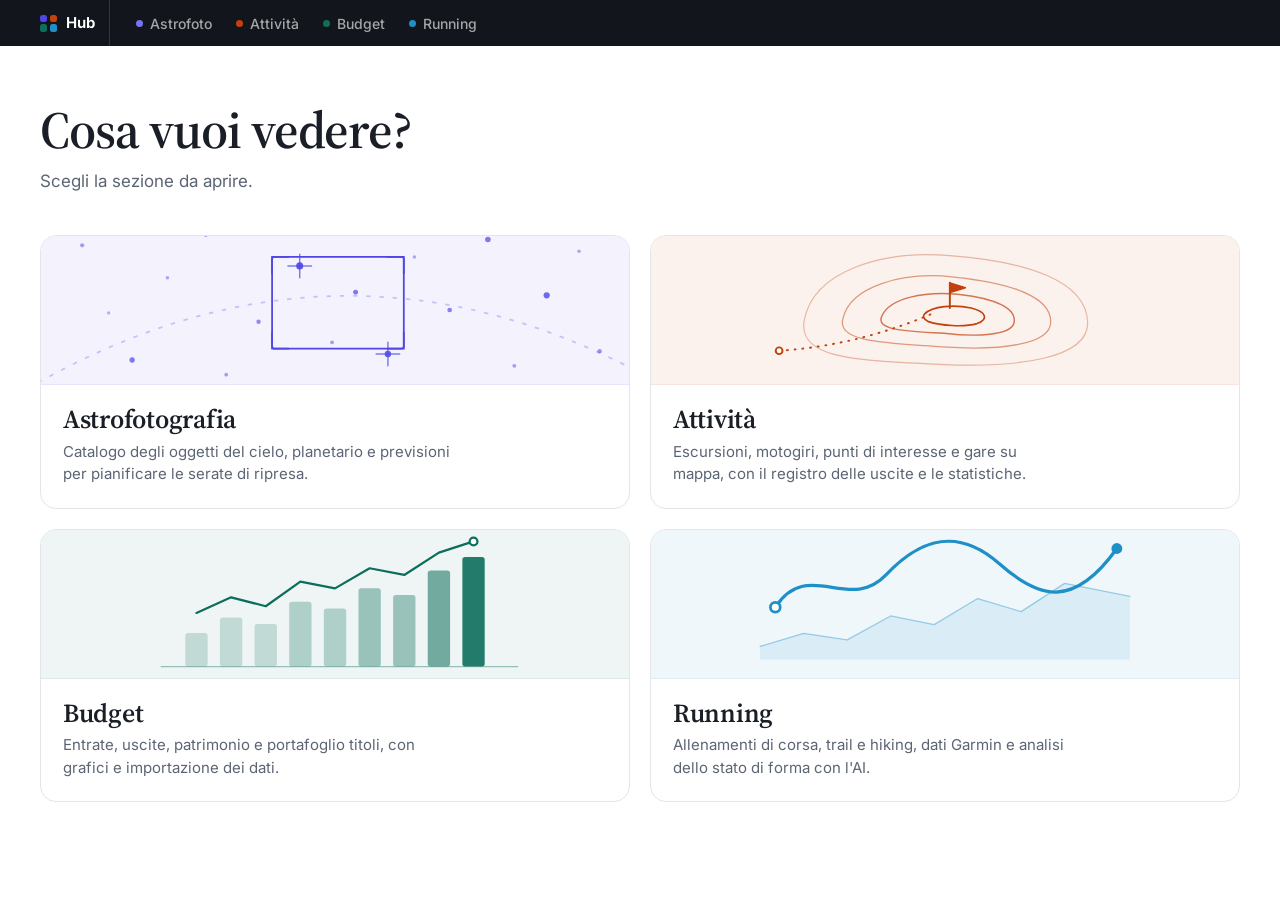
==== index.html @ 98b9532a "Primo caricamento" ====
<!DOCTYPE html>
<html lang="it">
<head>
<meta charset="UTF-8">
<meta name="viewport" content="width=device-width, initial-scale=1, viewport-fit=cover">
<title>Hub</title>
<meta name="theme-color" content="#12161c">
<meta name="apple-mobile-web-app-capable" content="yes">
<meta name="mobile-web-app-capable" content="yes">
<meta name="apple-mobile-web-app-title" content="Hub">
<link rel="manifest" href="manifest.json">
<link rel="icon" type="image/png" href="assets/icon-192.png">
<link rel="apple-touch-icon" href="assets/apple-touch-icon.png">
<link rel="preconnect" href="https://fonts.googleapis.com">
<link rel="preconnect" href="https://fonts.gstatic.com" crossorigin>
<link href="https://fonts.googleapis.com/css2?family=Source+Serif+4:ital,opsz,wght@0,8..60,400..700;1,8..60,400..700&family=Inter:wght@300;400;500;600;700;800&family=IBM+Plex+Mono:wght@400;500;600&display=swap" rel="stylesheet">
<link rel="stylesheet" href="assets/hub.css">
</head>
<body class="hub-home">
<script src="assets/hub.js" data-app="home" data-root="."></script>

<main class="home-wrap">
  <header class="home-head">
    <h1 class="home-title">Cosa vuoi vedere?</h1>
    <p class="home-lead">Scegli la sezione da aprire.</p>
  </header>

  <div class="home-grid">

    <a class="tile" data-app="astrofoto" href="astrofoto/">
      <span class="tile-art" aria-hidden="true">
        <svg viewBox="0 0 400 148" preserveAspectRatio="xMidYMid slice" fill="none">
          <path d="M-10 128 Q200 6 410 118" stroke="currentColor" stroke-opacity=".28" stroke-width="1.2" stroke-dasharray="3 6"/>
          <g fill="currentColor">
            <circle cx="28" cy="30" r="1.4" opacity=".5"/><circle cx="62" cy="108" r="1.8" opacity=".7"/>
            <circle cx="86" cy="52" r="1.2" opacity=".45"/><circle cx="112" cy="22" r="2" opacity=".75"/>
            <circle cx="126" cy="118" r="1.3" opacity=".5"/><circle cx="148" cy="82" r="1.5" opacity=".6"/>
            <circle cx="176" cy="44" r="2.4" opacity=".9"/><circle cx="198" cy="96" r="1.3" opacity=".5"/>
            <circle cx="214" cy="62" r="1.7" opacity=".7"/><circle cx="236" cy="104" r="2.2" opacity=".85"/>
            <circle cx="254" cy="38" r="1.2" opacity=".45"/><circle cx="278" cy="74" r="1.6" opacity=".65"/>
            <circle cx="304" cy="26" r="1.9" opacity=".7"/><circle cx="322" cy="112" r="1.3" opacity=".5"/>
            <circle cx="344" cy="64" r="2.1" opacity=".8"/><circle cx="366" cy="34" r="1.2" opacity=".45"/>
            <circle cx="380" cy="102" r="1.5" opacity=".55"/><circle cx="46" cy="76" r="1.1" opacity=".4"/>
          </g>
          <g stroke="currentColor" stroke-width="1" stroke-opacity=".7" stroke-linecap="round">
            <path d="M176 36v16M168 44h16"/><path d="M236 96v16M228 104h16"/>
          </g>
          <g transform="translate(202 69) scale(.8) translate(-202 -69)"><rect x="146" y="30" width="112" height="78" rx="2" stroke="currentColor" stroke-width="1.5"/>
          <g stroke="currentColor" stroke-width="1.5" stroke-linecap="round">
            <path d="M146 44v-14h14M258 44v-14h-14M146 94v14h14M258 94v14h-14"/>
          </g></g>
        </svg>
      </span>
      <span class="tile-body">
        <h2 class="tile-name">Astrofotografia</h2>
        <p class="tile-desc">Catalogo degli oggetti del cielo, planetario e previsioni per pianificare le serate di ripresa.</p>
      </span>
    </a>

    <a class="tile" data-app="attivita" href="attivita/">
      <span class="tile-art" aria-hidden="true">
        <svg viewBox="0 0 400 148" preserveAspectRatio="xMidYMid slice" fill="none" stroke="currentColor" stroke-linejoin="round" stroke-linecap="round">
          <g transform="translate(200 74) scale(.66) translate(-205 -90)"><path d="M60 100C70 50 140 28 210 34C290 40 350 60 352 102C354 140 280 150 200 146C120 142 52 142 60 100Z" stroke-width="1.2" stroke-opacity=".35"/>
          <path d="M100 98C108 66 160 50 214 56C272 62 314 76 314 102C314 126 262 132 202 128C146 124 92 124 100 98Z" stroke-width="1.3" stroke-opacity=".5"/>
          <path d="M140 96C148 78 184 70 220 74C256 78 280 88 276 104C272 116 238 118 204 114C170 112 132 112 140 96Z" stroke-width="1.5" stroke-opacity=".7"/>
          <path d="M184 94C192 86 214 84 232 88C248 92 250 100 238 104C224 108 200 106 188 102C182 99 182 96 184 94Z" stroke-width="1.7"/>
          <path d="M34 132C96 128 150 112 196 92" stroke-width="2" stroke-dasharray="1 7"/>
          <circle cx="34" cy="132" r="3.5" fill="#fff" stroke-width="2"/>
          <path d="M210 88V62" stroke-width="2"/><path d="M210 62l16 5-16 5Z" fill="currentColor" stroke-width="1.5"/></g>
        </svg>
      </span>
      <span class="tile-body">
        <h2 class="tile-name">Attività</h2>
        <p class="tile-desc">Escursioni, motogiri, punti di interesse e gare su mappa, con il registro delle uscite e le statistiche.</p>
      </span>
    </a>

    <a class="tile" data-app="budget" href="budget/">
      <span class="tile-art" aria-hidden="true">
        <svg viewBox="0 0 400 148" preserveAspectRatio="xMidYMid slice" fill="none">
          <g transform="translate(200 74) scale(.76) translate(-196 -72)"><path d="M40 128H360" stroke="currentColor" stroke-opacity=".4" stroke-width="1.2"/>
          <g fill="currentColor">
            <rect x="62" y="98" width="20" height="30" rx="2.5" opacity=".2"/><rect x="93" y="84" width="20" height="44" rx="2.5" opacity=".2"/>
            <rect x="124" y="90" width="20" height="38" rx="2.5" opacity=".2"/><rect x="155" y="70" width="20" height="58" rx="2.5" opacity=".28"/>
            <rect x="186" y="76" width="20" height="52" rx="2.5" opacity=".28"/><rect x="217" y="58" width="20" height="70" rx="2.5" opacity=".38"/>
            <rect x="248" y="64" width="20" height="64" rx="2.5" opacity=".38"/><rect x="279" y="42" width="20" height="86" rx="2.5" opacity=".55"/>
            <rect x="310" y="30" width="20" height="98" rx="2.5" opacity=".9"/>
          </g>
          <path d="M72 80L103 66L134 74L165 52L196 58L227 40L258 46L289 26L320 16" stroke="currentColor" stroke-width="2" stroke-linecap="round" stroke-linejoin="round"/>
          <circle cx="320" cy="16" r="3.5" fill="#fff" stroke="currentColor" stroke-width="2"/></g>
        </svg>
      </span>
      <span class="tile-body">
        <h2 class="tile-name">Budget</h2>
        <p class="tile-desc">Entrate, uscite, patrimonio e portafoglio titoli, con grafici e importazione dei dati.</p>
      </span>
    </a>

    <a class="tile" data-app="running" href="running/">
      <span class="tile-art" aria-hidden="true">
        <svg viewBox="0 0 400 148" preserveAspectRatio="xMidYMid slice" fill="none" stroke="currentColor" stroke-linecap="round" stroke-linejoin="round">
          <g transform="translate(200 74) scale(.74) translate(-200 -89)"><path d="M30 128L70 116L110 122L150 100L190 108L230 84L270 96L310 70L370 82V140H30Z" fill="currentColor" fill-opacity=".1" stroke="none"/>
          <path d="M30 128L70 116L110 122L150 100L190 108L230 84L270 96L310 70L370 82" stroke-width="1.2" stroke-opacity=".4"/>
          <path d="M44 92C74 46 112 98 146 62S214 20 250 52S318 94 358 38" stroke-width="3"/>
          <circle cx="44" cy="92" r="4.5" fill="#fff" stroke-width="2.5"/>
          <circle cx="358" cy="38" r="5" fill="currentColor" stroke="none"/></g>
        </svg>
      </span>
      <span class="tile-body">
        <h2 class="tile-name">Running</h2>
        <p class="tile-desc">Allenamenti di corsa, trail e hiking, dati Garmin e analisi dello stato di forma con l'AI.</p>
      </span>
    </a>

  </div>
</main>
</body>
</html>
---- assets/hub.css ----
/* ==========================================================================
   hub.css — stile condiviso.
   1. Token (colori, caratteri, misure) e accento di ogni sezione
   2. Barra di navigazione comune
   3. Home
   4. Adattamenti per sezione (in fondo: uniformano le app esistenti)
   ========================================================================== */

/* ---------- 1. TOKEN ---------- */
:root {
  --hub-ink: #12161c;
  --hub-text: #1a1f27;
  --hub-soft: #5b6573;
  --hub-faint: #8a93a1;
  --hub-line: #e2e6eb;
  --hub-surface: #f5f7f9;
  --hub-paper: #ffffff;

  --hub-display: 'Source Serif 4', Georgia, 'Times New Roman', serif;
  --hub-body: 'Inter', system-ui, -apple-system, 'Segoe UI', sans-serif;
  --hub-mono: 'IBM Plex Mono', ui-monospace, 'SFMono-Regular', Menlo, monospace;

  --hub-radius: 12px;
  --hub-radius-sm: 8px;
  --hub-maxw: 1200px;
  --hub-pad: 24px;
  --hub-bar-h: 46px;
  --hub-shell-h: calc(var(--hub-bar-h) + env(safe-area-inset-top, 0px));
  --hub-shadow: 0 1px 2px rgba(18, 22, 28, .05), 0 6px 20px rgba(18, 22, 28, .06);

  /* accento di ogni sezione */
  --hub-c-astrofoto: #4f46e5;
  --hub-c-attivita: #c2410c;
  --hub-c-budget: #0e6e5c;
  --hub-c-running: #1f8fc7;
  --hub-accent: var(--hub-ink);
}
body[data-app="astrofoto"] { --hub-accent: var(--hub-c-astrofoto); }
body[data-app="attivita"]  { --hub-accent: var(--hub-c-attivita); }
body[data-app="budget"]    { --hub-accent: var(--hub-c-budget); }
body[data-app="running"]   { --hub-accent: var(--hub-c-running); }

@media (max-width: 640px) { :root { --hub-pad: 16px; } }

/* ---------- 2. BARRA COMUNE ---------- */
.hub-bar {
  background: var(--hub-ink);
  color: #fff;
  padding-top: env(safe-area-inset-top, 0px);
  font-family: var(--hub-body);
  position: relative;
  z-index: 10;
}
.hub-bar-in {
  max-width: var(--hub-maxw);
  margin: 0 auto;
  padding: 0 var(--hub-pad);
  height: var(--hub-bar-h);
  display: flex;
  align-items: stretch;
  gap: 8px;
}
.hub-brand {
  display: flex; align-items: center; gap: 9px;
  color: #fff; text-decoration: none;
  font-weight: 650; font-size: 15px; letter-spacing: -.01em;
  padding-right: 14px; margin-right: 6px;
  border-right: 1px solid rgba(255, 255, 255, .14);
  flex-shrink: 0;
}
.hub-mark { display: grid; grid-template-columns: 1fr 1fr; gap: 2.5px; width: 17px; height: 17px; }
.hub-mark i { border-radius: 2.5px; display: block; }
.hub-mark i:nth-child(1) { background: var(--hub-c-astrofoto); }
.hub-mark i:nth-child(2) { background: var(--hub-c-attivita); }
.hub-mark i:nth-child(3) { background: var(--hub-c-budget); }
.hub-mark i:nth-child(4) { background: var(--hub-c-running); }

.hub-links { display: flex; align-items: stretch; overflow-x: auto; scrollbar-width: none; -webkit-overflow-scrolling: touch; }
.hub-links::-webkit-scrollbar { display: none; }
.hub-link {
  display: flex; align-items: center; gap: 7px;
  padding: 0 12px;
  color: rgba(255, 255, 255, .62);
  text-decoration: none; font-size: 14px; font-weight: 500; white-space: nowrap;
  position: relative;
  transition: color .15s;
}
.hub-link:hover { color: #fff; }
.hub-link[aria-current="page"] { color: #fff; }
.hub-link[aria-current="page"]::after {
  content: ''; position: absolute; left: 12px; right: 12px; bottom: 0; height: 2px;
  background: var(--hub-accent); border-radius: 2px 2px 0 0;
}
.hub-dot { width: 7px; height: 7px; border-radius: 50%; display: block; flex-shrink: 0; }
.hub-link[data-s="astrofoto"] .hub-dot { background: var(--hub-c-astrofoto); }
.hub-link[data-s="attivita"]  .hub-dot { background: var(--hub-c-attivita); }
.hub-link[data-s="budget"]    .hub-dot { background: var(--hub-c-budget); }
.hub-link[data-s="running"]   .hub-dot { background: var(--hub-c-running); }
/* il pallino di Astrofoto su sfondo scuro ha bisogno di più luce */
.hub-link[data-s="astrofoto"] .hub-dot { background: #7a73f0; }
.hub-link:focus-visible, .hub-brand:focus-visible { outline: 2px solid #fff; outline-offset: -3px; border-radius: 4px; }

@media (max-width: 560px) {
  .hub-bar-in { gap: 0; }
  .hub-brand { padding-right: 10px; margin-right: 2px; }
  .hub-brand-name { display: none; }
  .hub-link { padding: 0 9px; font-size: 13px; gap: 6px; }
  .hub-link[aria-current="page"]::after { left: 9px; right: 9px; }
}

/* ---------- 3. HOME ---------- */
body.hub-home {
  margin: 0; background: var(--hub-paper); color: var(--hub-text);
  font-family: var(--hub-body); -webkit-font-smoothing: antialiased; line-height: 1.5;
}
.home-wrap { max-width: var(--hub-maxw); margin: 0 auto; padding: 56px var(--hub-pad) 72px; }
.home-head { max-width: 640px; margin-bottom: 40px; }
.home-title {
  font-family: var(--hub-display); font-weight: 600; letter-spacing: -.02em;
  font-size: clamp(34px, 5vw, 52px); line-height: 1.06; margin: 0 0 12px;
}
.home-lead { margin: 0; font-size: 17px; color: var(--hub-soft); max-width: 46ch; }

.home-grid { display: grid; grid-template-columns: repeat(2, minmax(0, 1fr)); gap: 20px; }
@media (max-width: 760px) { .home-grid { grid-template-columns: 1fr; gap: 14px; } .home-wrap { padding-top: 36px; } }

.tile {
  --c: var(--hub-ink);
  display: flex; flex-direction: column;
  text-decoration: none; color: inherit;
  background: var(--hub-paper);
  border: 1px solid var(--hub-line);
  border-radius: 16px; overflow: hidden;
  transition: border-color .15s, box-shadow .15s;
}
.tile[data-app="astrofoto"] { --c: var(--hub-c-astrofoto); }
.tile[data-app="attivita"]  { --c: var(--hub-c-attivita); }
.tile[data-app="budget"]    { --c: var(--hub-c-budget); }
.tile[data-app="running"]   { --c: var(--hub-c-running); }
.tile:hover, .tile:focus-visible { border-color: var(--c); box-shadow: var(--hub-shadow); outline: none; }
.tile:focus-visible { box-shadow: 0 0 0 3px color-mix(in srgb, var(--c) 28%, transparent); }

.tile-art {
  height: 148px; color: var(--c);
  background: color-mix(in srgb, var(--c) 7%, #fff);
  border-bottom: 1px solid color-mix(in srgb, var(--c) 14%, #fff);
  display: block;
}
.tile-art svg { display: block; width: 100%; height: 100%; }
.tile-body { padding: 20px 22px 22px; display: flex; flex-direction: column; gap: 6px; flex: 1; }
.tile-name { font-family: var(--hub-display); font-weight: 600; font-size: 26px; letter-spacing: -.01em; line-height: 1.15; margin: 0; }
.tile-desc { margin: 0; color: var(--hub-soft); font-size: 15px; max-width: 44ch; }
.tile:hover 

@media (prefers-reduced-motion: reduce) { .tile, .hub-link { transition: none; } }

/* ---------- 4. ADATTAMENTI PER SEZIONE ---------- */
/* larghezza e margini comuni */
body[data-app="astrofoto"] .header-inner,
body[data-app="attivita"] .nav-inner,
body[data-app="budget"] .wrap,
body[data-app="running"] .app { max-width: var(--hub-maxw); }
body[data-app="attivita"] .nav-inner { padding-left: var(--hub-pad); padding-right: var(--hub-pad); }

/* ASTROFOTO: palette fredda e accento comune; la landing resta sotto la barra */
body[data-app="astrofoto"] {
  --ink: #12161c; --ink2: #2f3742; --ink3: #5b6573; --ink4: #8a93a1;
  --bg: #ffffff; --bg2: #f5f7f9; --bg3: #eceff3;
  --border: #e2e6eb; --border2: #cdd3db;
  --blue: #3730a3; --blue2: #4f46e5; --blue3: #e0e7ff; --blue4: #eef2ff;
}
body[data-app="astrofoto"] #landing { top: var(--hub-shell-h); }
body[data-app="astrofoto"] header { background-color: #1e1b4b; }

/* BUDGET: intestazione a tinta unita con l'accento della sezione */
body[data-app="budget"] header { background: var(--hub-c-budget) !important; }
body[data-app="budget"] header::before { display: none; }

/* ATTIVITÀ: voce attiva e pulsante principale con l'accento comune */
body[data-app="attivita"] .btn-add { background: var(--hub-c-attivita); }
body[data-app="attivita"] .site-nav a.active,
body[data-app="attivita"] .site-nav .active { color: var(--hub-c-attivita); border-color: var(--hub-c-attivita); }
/* le mappe non devono finire sopra altri elementi */
.leaflet-container { isolation: isolate; }
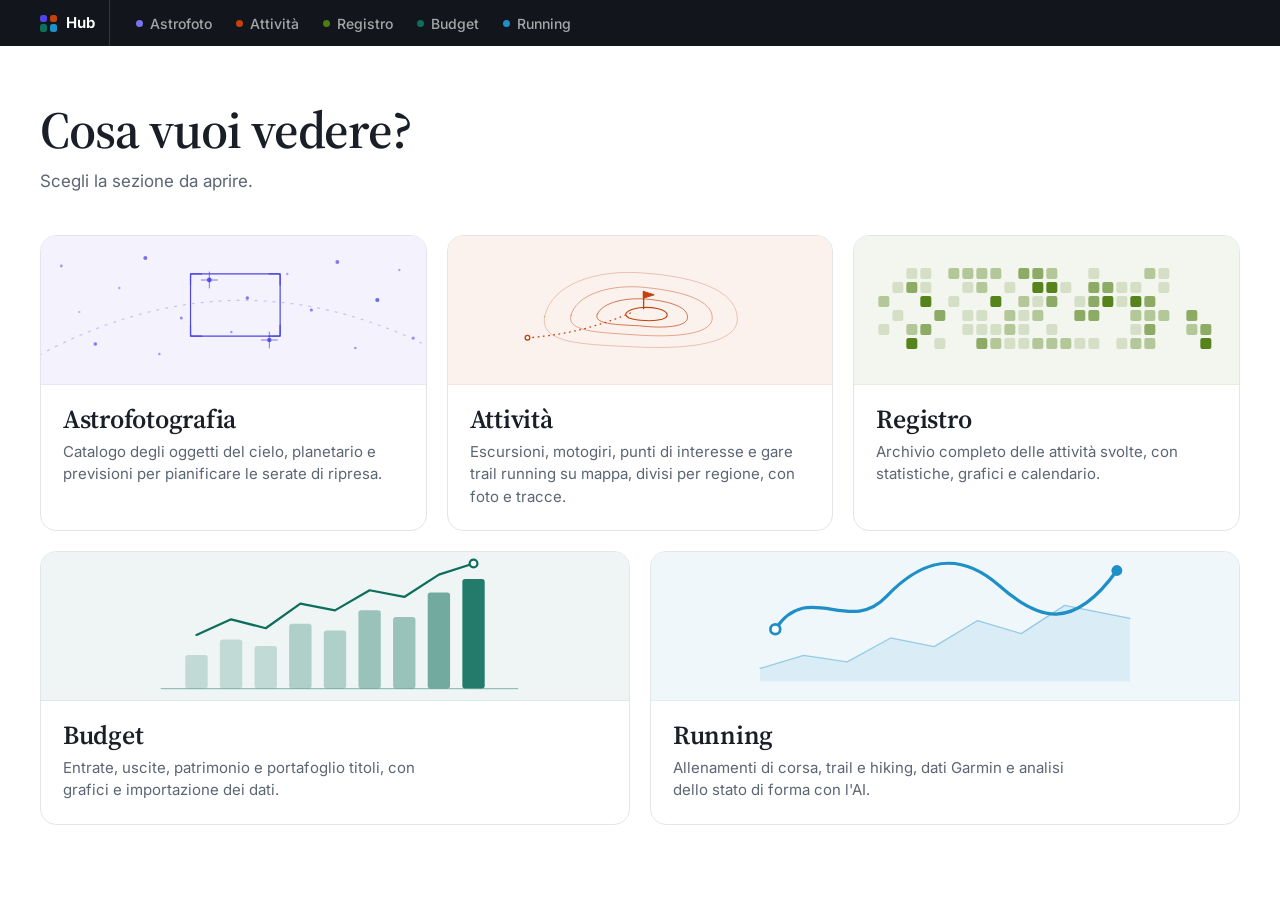
==== commit 0bf69d4c: "update" ====
--- a/index.html
+++ b/index.html
@@ -71,7 +71,19 @@
       </span>
       <span class="tile-body">
         <h2 class="tile-name">Attività</h2>
-        <p class="tile-desc">Escursioni, motogiri, punti di interesse e gare su mappa, con il registro delle uscite e le statistiche.</p>
+        <p class="tile-desc">Escursioni, motogiri, punti di interesse e gare trail running su mappa, divisi per regione, con foto e tracce.</p>
+      </span>
+    </a>
+
+    <a class="tile" data-app="registro" href="registro/">
+      <span class="tile-art" aria-hidden="true">
+        <svg viewBox="0 0 400 148" preserveAspectRatio="xMidYMid slice" fill="none">
+          <g transform="translate(32 32)" fill="currentColor"><rect x="0" y="28" width="11" height="11" rx="2" opacity="0.38"/><rect x="0" y="56" width="11" height="11" rx="2" opacity="0.18"/><rect x="14" y="14" width="11" height="11" rx="2" opacity="0.18"/><rect x="14" y="42" width="11" height="11" rx="2" opacity="0.18"/><rect x="28" y="0" width="11" height="11" rx="2" opacity="0.18"/><rect x="28" y="14" width="11" height="11" rx="2" opacity="0.62"/><rect x="28" y="56" width="11" height="11" rx="2" opacity="0.38"/><rect x="28" y="70" width="11" height="11" rx="2" opacity="0.95"/><rect x="42" y="0" width="11" height="11" rx="2" opacity="0.18"/><rect x="42" y="14" width="11" height="11" rx="2" opacity="0.18"/><rect x="42" y="28" width="11" height="11" rx="2" opacity="0.95"/><rect x="42" y="56" width="11" height="11" rx="2" opacity="0.62"/><rect x="56" y="42" width="11" height="11" rx="2" opacity="0.62"/><rect x="56" y="70" width="11" height="11" rx="2" opacity="0.18"/><rect x="70" y="0" width="11" height="11" rx="2" opacity="0.38"/><rect x="70" y="28" width="11" height="11" rx="2" opacity="0.18"/><rect x="84" y="0" width="11" height="11" rx="2" opacity="0.38"/><rect x="84" y="14" width="11" height="11" rx="2" opacity="0.18"/><rect x="84" y="42" width="11" height="11" rx="2" opacity="0.18"/><rect x="84" y="56" width="11" height="11" rx="2" opacity="0.18"/><rect x="98" y="0" width="11" height="11" rx="2" opacity="0.38"/><rect x="98" y="14" width="11" height="11" rx="2" opacity="0.38"/><rect x="98" y="42" width="11" height="11" rx="2" opacity="0.18"/><rect x="98" y="56" width="11" height="11" rx="2" opacity="0.18"/><rect x="98" y="70" width="11" height="11" rx="2" opacity="0.62"/><rect x="112" y="0" width="11" height="11" rx="2" opacity="0.38"/><rect x="112" y="28" width="11" height="11" rx="2" opacity="0.95"/><rect x="112" y="56" width="11" height="11" rx="2" opacity="0.18"/><rect x="112" y="70" width="11" height="11" rx="2" opacity="0.38"/><rect x="126" y="14" width="11" height="11" rx="2" opacity="0.18"/><rect x="126" y="42" width="11" height="11" rx="2" opacity="0.38"/><rect x="126" y="56" width="11" height="11" rx="2" opacity="0.38"/><rect x="126" y="70" width="11" height="11" rx="2" opacity="0.18"/><rect x="140" y="0" width="11" height="11" rx="2" opacity="0.62"/><rect x="140" y="28" width="11" height="11" rx="2" opacity="0.38"/><rect x="140" y="42" width="11" height="11" rx="2" opacity="0.18"/><rect x="140" y="56" width="11" height="11" rx="2" opacity="0.18"/><rect x="140" y="70" width="11" height="11" rx="2" opacity="0.18"/><rect x="154" y="0" width="11" height="11" rx="2" opacity="0.62"/><rect x="154" y="14" width="11" height="11" rx="2" opacity="0.95"/><rect x="154" y="28" width="11" height="11" rx="2" opacity="0.18"/><rect x="154" y="42" width="11" height="11" rx="2" opacity="0.38"/><rect x="154" y="70" width="11" height="11" rx="2" opacity="0.38"/><rect x="168" y="0" width="11" height="11" rx="2" opacity="0.38"/><rect x="168" y="14" width="11" height="11" rx="2" opacity="0.95"/><rect x="168" y="28" width="11" height="11" rx="2" opacity="0.62"/><rect x="168" y="56" width="11" height="11" rx="2" opacity="0.18"/><rect x="168" y="70" width="11" height="11" rx="2" opacity="0.38"/><rect x="182" y="14" width="11" height="11" rx="2" opacity="0.18"/><rect x="182" y="70" width="11" height="11" rx="2" opacity="0.38"/><rect x="196" y="28" width="11" height="11" rx="2" opacity="0.18"/><rect x="196" y="42" width="11" height="11" rx="2" opacity="0.62"/><rect x="196" y="70" width="11" height="11" rx="2" opacity="0.18"/><rect x="210" y="0" width="11" height="11" rx="2" opacity="0.18"/><rect x="210" y="14" width="11" height="11" rx="2" opacity="0.62"/><rect x="210" y="28" width="11" height="11" rx="2" opacity="0.62"/><rect x="210" y="42" width="11" height="11" rx="2" opacity="0.62"/><rect x="210" y="70" width="11" height="11" rx="2" opacity="0.18"/><rect x="224" y="14" width="11" height="11" rx="2" opacity="0.62"/><rect x="224" y="28" width="11" height="11" rx="2" opacity="0.95"/><rect x="238" y="14" width="11" height="11" rx="2" opacity="0.18"/><rect x="238" y="28" width="11" height="11" rx="2" opacity="0.18"/><rect x="238" y="70" width="11" height="11" rx="2" opacity="0.18"/><rect x="252" y="14" width="11" height="11" rx="2" opacity="0.18"/><rect x="252" y="28" width="11" height="11" rx="2" opacity="0.95"/><rect x="252" y="42" width="11" height="11" rx="2" opacity="0.38"/><rect x="252" y="56" width="11" height="11" rx="2" opacity="0.18"/><rect x="252" y="70" width="11" height="11" rx="2" opacity="0.38"/><rect x="266" y="0" width="11" height="11" rx="2" opacity="0.38"/><rect x="266" y="28" width="11" height="11" rx="2" opacity="0.62"/><rect x="266" y="42" width="11" height="11" rx="2" opacity="0.38"/><rect x="266" y="56" width="11" height="11" rx="2" opacity="0.62"/><rect x="266" y="70" width="11" height="11" rx="2" opacity="0.38"/><rect x="280" y="0" width="11" height="11" rx="2" opacity="0.18"/><rect x="280" y="14" width="11" height="11" rx="2" opacity="0.18"/><rect x="280" y="42" width="11" height="11" rx="2" opacity="0.38"/><rect x="308" y="42" width="11" height="11" rx="2" opacity="0.62"/><rect x="308" y="56" width="11" height="11" rx="2" opacity="0.38"/><rect x="322" y="56" width="11" height="11" rx="2" opacity="0.62"/><rect x="322" y="70" width="11" height="11" rx="2" opacity="0.95"/></g>
+        </svg>
+      </span>
+      <span class="tile-body">
+        <h2 class="tile-name">Registro</h2>
+        <p class="tile-desc">Archivio completo delle attività svolte, con statistiche, grafici e calendario.</p>
       </span>
     </a>
 
--- a/assets/hub.css
+++ b/assets/hub.css
@@ -31,12 +31,14 @@
   /* accento di ogni sezione */
   --hub-c-astrofoto: #4f46e5;
   --hub-c-attivita: #c2410c;
+  --hub-c-registro: #4d7c0f;
   --hub-c-budget: #0e6e5c;
   --hub-c-running: #1f8fc7;
   --hub-accent: var(--hub-ink);
 }
 body[data-app="astrofoto"] { --hub-accent: var(--hub-c-astrofoto); }
-body[data-app="attivita"]  { --hub-accent: var(--hub-c-attivita); }
+body:is([data-app="attivita"], [data-app="registro"])  { --hub-accent: var(--hub-c-attivita); }
+body[data-app="registro"]  { --hub-accent: var(--hub-c-registro); }
 body[data-app="budget"]    { --hub-accent: var(--hub-c-budget); }
 body[data-app="running"]   { --hub-accent: var(--hub-c-running); }
 
@@ -94,6 +96,7 @@
 .hub-dot { width: 7px; height: 7px; border-radius: 50%; display: block; flex-shrink: 0; }
 .hub-link[data-s="astrofoto"] .hub-dot { background: var(--hub-c-astrofoto); }
 .hub-link[data-s="attivita"]  .hub-dot { background: var(--hub-c-attivita); }
+.hub-link[data-s="registro"]  .hub-dot { background: var(--hub-c-registro); }
 .hub-link[data-s="budget"]    .hub-dot { background: var(--hub-c-budget); }
 .hub-link[data-s="running"]   .hub-dot { background: var(--hub-c-running); }
 /* il pallino di Astrofoto su sfondo scuro ha bisogno di più luce */
@@ -104,9 +107,12 @@
   .hub-bar-in { gap: 0; }
   .hub-brand { padding-right: 10px; margin-right: 2px; }
   .hub-brand-name { display: none; }
-  .hub-link { padding: 0 9px; font-size: 13px; gap: 6px; }
-  .hub-link[aria-current="page"]::after { left: 9px; right: 9px; }
-}
+  .hub-link { padding: 0 7px; font-size: 13px; gap: 5px; }
+  .hub-link[aria-current="page"]::after { left: 7px; right: 7px; }
+  .hub-dot { width: 6px; height: 6px; }
+}
+
+@media (max-width: 430px) { .hub-dot { display: none; } .hub-link { padding: 0 8px; } .hub-link[aria-current="page"]::after { left: 8px; right: 8px; } }
 
 /* ---------- 3. HOME ---------- */
 body.hub-home {
@@ -121,8 +127,11 @@
 }
 .home-lead { margin: 0; font-size: 17px; color: var(--hub-soft); max-width: 46ch; }
 
-.home-grid { display: grid; grid-template-columns: repeat(2, minmax(0, 1fr)); gap: 20px; }
-@media (max-width: 760px) { .home-grid { grid-template-columns: 1fr; gap: 14px; } .home-wrap { padding-top: 36px; } }
+.home-grid { display: grid; grid-template-columns: repeat(6, minmax(0, 1fr)); gap: 20px; }
+.home-grid .tile { grid-column: span 2; }
+.home-grid .tile:nth-child(n+4) { grid-column: span 3; }
+@media (max-width: 980px) { .home-grid .tile, .home-grid .tile:nth-child(n+4) { grid-column: span 3; } .home-grid .tile:nth-child(5) { grid-column: span 6; } }
+@media (max-width: 760px) { .home-grid { grid-template-columns: 1fr; gap: 14px; } .home-grid .tile, .home-grid .tile:nth-child(n+4), .home-grid .tile:nth-child(5) { grid-column: auto; } .home-wrap { padding-top: 36px; } }
 
 .tile {
   --c: var(--hub-ink);
@@ -135,6 +144,7 @@
 }
 .tile[data-app="astrofoto"] { --c: var(--hub-c-astrofoto); }
 .tile[data-app="attivita"]  { --c: var(--hub-c-attivita); }
+.tile[data-app="registro"]  { --c: var(--hub-c-registro); }
 .tile[data-app="budget"]    { --c: var(--hub-c-budget); }
 .tile[data-app="running"]   { --c: var(--hub-c-running); }
 .tile:hover, .tile:focus-visible { border-color: var(--c); box-shadow: var(--hub-shadow); outline: none; }
@@ -154,31 +164,176 @@
 
 @media (prefers-reduced-motion: reduce) { .tile, .hub-link { transition: none; } }
 
-/* ---------- 4. ADATTAMENTI PER SEZIONE ---------- */
-/* larghezza e margini comuni */
-body[data-app="astrofoto"] .header-inner,
-body[data-app="attivita"] .nav-inner,
-body[data-app="budget"] .wrap,
-body[data-app="running"] .app { max-width: var(--hub-maxw); }
-body[data-app="attivita"] .nav-inner { padding-left: var(--hub-pad); padding-right: var(--hub-pad); }
-
-/* ASTROFOTO: palette fredda e accento comune; la landing resta sotto la barra */
+/* ---------- 4. LINGUAGGIO COMUNE ----------
+   Ogni sezione riceve gli stessi componenti: intestazione chiara, schede
+   sottolineate, pulsanti primario/secondario, riquadri e campi uguali.
+   Le regole sono scritte sui selettori di ciascuna app. */
+
+/* 4.1 token delle singole app ricondotti ai token comuni */
+body[data-app="budget"] {
+  --bg: var(--hub-paper); --surface: var(--hub-surface); --surface-2: #eceff3;
+  --ink: var(--hub-text); --ink-soft: var(--hub-soft); --border: var(--hub-line);
+  --accent: var(--hub-c-budget); --accent-soft: #e4f2ee;
+  --grad-brand: var(--hub-c-budget);
+  --r-lg: var(--hub-radius); --r-md: var(--hub-radius); --r-sm: var(--hub-radius-sm);
+  --shadow-sm: none; --shadow-lg: none;
+}
+body[data-app="running"] {
+  --bg: var(--hub-paper); --surface: var(--hub-paper); --surface2: var(--hub-surface);
+  --border: var(--hub-line); --border2: #cdd3db;
+  --text: var(--hub-text); --text2: #3d4756; --muted: var(--hub-faint);
+  --accent: var(--hub-c-running); --radius: var(--hub-radius); --shadow-sm: none;
+}
+body:is([data-app="attivita"], [data-app="registro"]) {
+  --bg: var(--hub-paper); --surface: var(--hub-surface);
+  --ink: var(--hub-text); --ink-soft: var(--hub-soft); --border: var(--hub-line);
+  --radius-sm: var(--hub-radius-sm);
+}
 body[data-app="astrofoto"] {
   --ink: #12161c; --ink2: #2f3742; --ink3: #5b6573; --ink4: #8a93a1;
   --bg: #ffffff; --bg2: #f5f7f9; --bg3: #eceff3;
   --border: #e2e6eb; --border2: #cdd3db;
   --blue: #3730a3; --blue2: #4f46e5; --blue3: #e0e7ff; --blue4: #eef2ff;
 }
+body[data-app] { font-family: var(--hub-body); color: var(--hub-text); }
+
+/* 4.2 larghezza e margini uguali */
+body[data-app="astrofoto"] .header-inner, body[data-app="astrofoto"] .ctrl-inner,
+body[data-app="astrofoto"] main,
+body:is([data-app="attivita"], [data-app="registro"]) .nav-inner, body:is([data-app="attivita"], [data-app="registro"]) .hero,
+body:is([data-app="attivita"], [data-app="registro"]) .section-header, body:is([data-app="attivita"], [data-app="registro"]) .section-cards,
+body:is([data-app="attivita"], [data-app="registro"]) .map-wrap, body:is([data-app="attivita"], [data-app="registro"]) .controls, body:is([data-app="attivita"], [data-app="registro"]) .list,
+body:is([data-app="attivita"], [data-app="registro"]) .gallery-upload, body:is([data-app="attivita"], [data-app="registro"]) .gallery-grid, body:is([data-app="attivita"], [data-app="registro"]) footer,
+body:is([data-app="attivita"], [data-app="registro"]) .wrap,
+body[data-app="budget"] .wrap, body[data-app="running"] .app { max-width: var(--hub-maxw); }
+body[data-app="astrofoto"] main { padding-left: var(--hub-pad); padding-right: var(--hub-pad); }
+body[data-app="astrofoto"] header { padding-left: 0; padding-right: 0; }
+body[data-app="astrofoto"] .header-inner { padding: 0 var(--hub-pad); }
+body:is([data-app="attivita"], [data-app="registro"]) .nav-inner, body:is([data-app="attivita"], [data-app="registro"]) .hero,
+body:is([data-app="attivita"], [data-app="registro"]) .section-header, body:is([data-app="attivita"], [data-app="registro"]) .section-cards { padding-left: var(--hub-pad); padding-right: var(--hub-pad); }
+body[data-app="budget"] .wrap { padding: 0 var(--hub-pad) 90px; }
+body[data-app="running"] .app { padding: 0 var(--hub-pad) 80px; }
+
+/* 4.3 intestazione di pagina: chiara, bordo sottile, titolo in serif */
 body[data-app="astrofoto"] #landing { top: var(--hub-shell-h); }
-body[data-app="astrofoto"] header { background-color: #1e1b4b; }
-
-/* BUDGET: intestazione a tinta unita con l'accento della sezione */
-body[data-app="budget"] header { background: var(--hub-c-budget) !important; }
+body[data-app="astrofoto"] header {
+  background: var(--hub-paper); color: var(--hub-text);
+  border-bottom: 1px solid var(--hub-line); padding-top: 22px; padding-bottom: 20px;
+}
+body[data-app="astrofoto"] header::after { display: none; }
+body[data-app="astrofoto"] .brand-eye { display: none; }
+body[data-app="astrofoto"] .brand-title { color: var(--hub-text); font-size: clamp(28px, 3.4vw, 40px); font-weight: 600; letter-spacing: -.02em; line-height: 1.1; }
+body[data-app="astrofoto"] .brand-title em { color: var(--hub-soft); }
+body[data-app="astrofoto"] #btnBackHome {
+  background: var(--hub-paper) !important; border: 1px solid var(--hub-line) !important; color: var(--hub-soft) !important;
+  border-radius: var(--hub-radius-sm) !important; font-family: var(--hub-body) !important; font-size: 13px !important;
+  font-weight: 500; letter-spacing: 0 !important; text-transform: none !important; padding: 8px 12px !important;
+}
+body[data-app="astrofoto"] #btnBackHome:hover { background: var(--hub-surface) !important; color: var(--hub-text) !important; }
+body[data-app="astrofoto"] .chip { background: var(--hub-surface); border: 1px solid var(--hub-line); border-radius: var(--hub-radius-sm); }
+body[data-app="astrofoto"] .chip.interactive:hover { background: var(--hub-paper); border-color: var(--hub-c-astrofoto); }
+body[data-app="astrofoto"] .chip-lbl { color: var(--hub-faint); }
+body[data-app="astrofoto"] .chip-val, body[data-app="astrofoto"] .chip-val select { color: var(--hub-text); }
+body[data-app="astrofoto"] .chip-val select option { background: #fff; color: var(--hub-text); }
+
+body[data-app="budget"] header {
+  background: transparent !important; color: var(--hub-text); box-shadow: none; border-radius: 0;
+  border-bottom: 1px solid var(--hub-line); padding: 22px 0 20px; margin-bottom: 0;
+}
 body[data-app="budget"] header::before { display: none; }
-
-/* ATTIVITÀ: voce attiva e pulsante principale con l'accento comune */
-body[data-app="attivita"] .btn-add { background: var(--hub-c-attivita); }
-body[data-app="attivita"] .site-nav a.active,
-body[data-app="attivita"] .site-nav .active { color: var(--hub-c-attivita); border-color: var(--hub-c-attivita); }
-/* le mappe non devono finire sopra altri elementi */
+body[data-app="budget"] header h1 { color: var(--hub-text); font-size: clamp(28px, 3.4vw, 40px); font-weight: 600; letter-spacing: -.02em; }
+body[data-app="budget"] { background: var(--hub-paper) !important; }
+body[data-app="budget"] header .eyebrow, body[data-app="budget"] header .lbl { color: var(--hub-faint) !important; }
+body[data-app="budget"] header .val { color: var(--hub-text) !important; }
+body[data-app="budget"] .sparkline .bar { background: var(--hub-accent) !important; opacity: .75; }
+body[data-app="budget"] .sparkline .bar[style*="--red"] { background: #e08a7d !important; }
+body[data-app="budget"] .gh-status { background: var(--hub-surface); border: 1px solid var(--hub-line); color: var(--hub-soft); backdrop-filter: none; }
+body[data-app="budget"] .gh-status:hover { background: var(--hub-paper); border-color: var(--hub-accent); transform: none; }
+body[data-app="budget"] .gh-status .dot { background: #b6bdc8; }
+body[data-app="budget"] .gh-status.ok .dot { background: #1b8a57; }
+body[data-app="budget"] .gh-status.err .dot { background: #c13a2e; }
+body[data-app="budget"] .gh-status.busy .dot { background: #b4842a; }
+body[data-app="budget"] #data-banner { background: var(--hub-surface); border: 1px solid var(--hub-line); }
+
+body[data-app="running"] header { border-bottom: 1px solid var(--hub-line); padding: 18px 0 16px; }
+
+body:is([data-app="attivita"], [data-app="registro"]) .site-nav { background: var(--hub-paper); backdrop-filter: none; border-bottom: 1px solid var(--hub-line); }
+
+/* 4.4 schede di navigazione: tutte sottolineate con l'accento della sezione */
+body[data-app="budget"] nav.tabs {
+  background: transparent; border: 0; border-bottom: 1px solid var(--hub-line); border-radius: 0;
+  box-shadow: none; padding: 0; gap: 2px; margin: 0 0 24px; top: 0;
+}
+body[data-app="budget"] nav.tabs button {
+  border-radius: 0; border: 0; border-bottom: 2px solid transparent; background: transparent;
+  color: var(--hub-soft); padding: 14px 14px 12px; font-size: 14px; font-weight: 500; box-shadow: none; margin-bottom: -1px;
+}
+body[data-app="budget"] nav.tabs button::before { display: none; }
+body[data-app="budget"] nav.tabs button:hover { color: var(--hub-text); background: transparent; }
+body[data-app="budget"] nav.tabs button.active { background: transparent; color: var(--hub-text); border-bottom-color: var(--hub-accent); box-shadow: none; font-weight: 600; }
+
+body[data-app="running"] .tab { font-size: 14px; font-weight: 500; padding: 13px 16px 11px; }
+body[data-app="running"] .tab.active, body[data-app="running"] .tab[class*="active"] { font-weight: 600; }
+
+body:is([data-app="attivita"], [data-app="registro"]) .nav-links a { font-size: 14px; font-weight: 500; }
+body:is([data-app="attivita"], [data-app="registro"]) .nav-links a.active { color: var(--hub-text); border-color: var(--hub-accent); font-weight: 600; }
+body:is([data-app="attivita"], [data-app="registro"]) .nav-links a.active[class*="t-"] { color: var(--hub-text); border-color: var(--hub-accent); }
+
+body[data-app="astrofoto"] .mnav-btn { font-family: var(--hub-body); font-size: 14px; font-weight: 500; letter-spacing: 0; text-transform: none; }
+body[data-app="astrofoto"] .mnav-btn.active { color: var(--hub-text); border-bottom-color: var(--hub-accent); font-weight: 600; }
+
+/* 4.5 pulsanti */
+body[data-app="budget"] button.primary, body[data-app="running"] .btn-primary,
+body:is([data-app="attivita"], [data-app="registro"]) .btn-add, body:is([data-app="attivita"], [data-app="registro"]) .btn-list-view {
+  background: var(--hub-accent); color: #fff; border: 0; border-radius: var(--hub-radius-sm);
+  font-family: var(--hub-body); font-weight: 600; font-size: 14px; box-shadow: none; filter: none;
+}
+body[data-app="budget"] button.primary:hover, body[data-app="running"] .btn-primary:hover,
+body:is([data-app="attivita"], [data-app="registro"]) .btn-add:hover, body:is([data-app="attivita"], [data-app="registro"]) .btn-list-view:hover {
+  background: color-mix(in srgb, var(--hub-accent) 86%, #000); transform: none; box-shadow: none; filter: none;
+}
+body[data-app="budget"] button.ghost, body[data-app="running"] .btn-secondary, body:is([data-app="attivita"], [data-app="registro"]) .btn-add-distanza {
+  background: var(--hub-paper); color: var(--hub-text); border: 1px solid var(--hub-line); border-radius: var(--hub-radius-sm);
+  font-family: var(--hub-body); font-weight: 600; font-size: 14px; box-shadow: none;
+}
+body[data-app="budget"] button.ghost:hover, body[data-app="running"] .btn-secondary:hover {
+  background: var(--hub-surface); border-color: #cdd3db;
+}
+body[data-app="running"] .btn { border-radius: var(--hub-radius-sm); font-family: var(--hub-body); }
+body[data-app="running"] .btn-hike { box-shadow: none; }
+
+/* 4.6 riquadri */
+body[data-app="budget"] .card, body[data-app="running"] .card, body[data-app="running"] .stat-card,
+body:is([data-app="attivita"], [data-app="registro"]) .card, body:is([data-app="attivita"], [data-app="registro"]) .section-card {
+  background: var(--hub-paper); border: 1px solid var(--hub-line); border-radius: var(--hub-radius); box-shadow: none;
+}
+body[data-app="budget"] .card::before, body[data-app="running"] .stat-card::before { display: none; }
+body[data-app="budget"] .card:hover { transform: none; box-shadow: none; }
+body:is([data-app="attivita"], [data-app="registro"]) .section-card:hover { transform: none; border-color: var(--hub-accent); box-shadow: none; }
+
+/* 4.7 campi */
+body[data-app="budget"] select, body[data-app="budget"] input[type=text], body[data-app="budget"] input[type=number],
+body[data-app="budget"] input[type=date], body[data-app="budget"] input[type=password],
+body[data-app="running"] .form-input, body:is([data-app="attivita"], [data-app="registro"]) .field input, body:is([data-app="attivita"], [data-app="registro"]) .field select,
+body:is([data-app="attivita"], [data-app="registro"]) .field textarea {
+  border: 1px solid var(--hub-line); border-radius: var(--hub-radius-sm); background: var(--hub-paper); color: var(--hub-text);
+  font-family: var(--hub-body); box-shadow: none;
+}
+body[data-app] select:focus, body[data-app] input:focus, body[data-app] textarea:focus, body[data-app="running"] .form-input:focus {
+  outline: none; border-color: var(--hub-accent); box-shadow: 0 0 0 3px color-mix(in srgb, var(--hub-accent) 18%, transparent);
+}
+
+/* 4.8 finestre */
+body[data-app="budget"] .modal, body[data-app="running"] .modal, body:is([data-app="attivita"], [data-app="registro"]) .modal-box,
+body[data-app="astrofoto"] .modal { border-radius: 14px; }
+
+/* 4.9 titoli di sezione */
+body[data-app="budget"] .section-title, body[data-app="running"] .sec-title,
+body:is([data-app="attivita"], [data-app="registro"]) .section-header h1 { font-family: var(--hub-display); font-weight: 600; letter-spacing: -.01em; }
+body[data-app="budget"] .section-title::before { background: var(--hub-accent); }
+body:is([data-app="attivita"], [data-app="registro"]) .hero h1 { font-weight: 600; letter-spacing: -.02em; }
+
+body[data-app="registro"] { --blue: var(--hub-c-registro); --accent: var(--hub-c-registro); }
+
+/* mappe sotto la barra */
 .leaflet-container { isolation: isolate; }
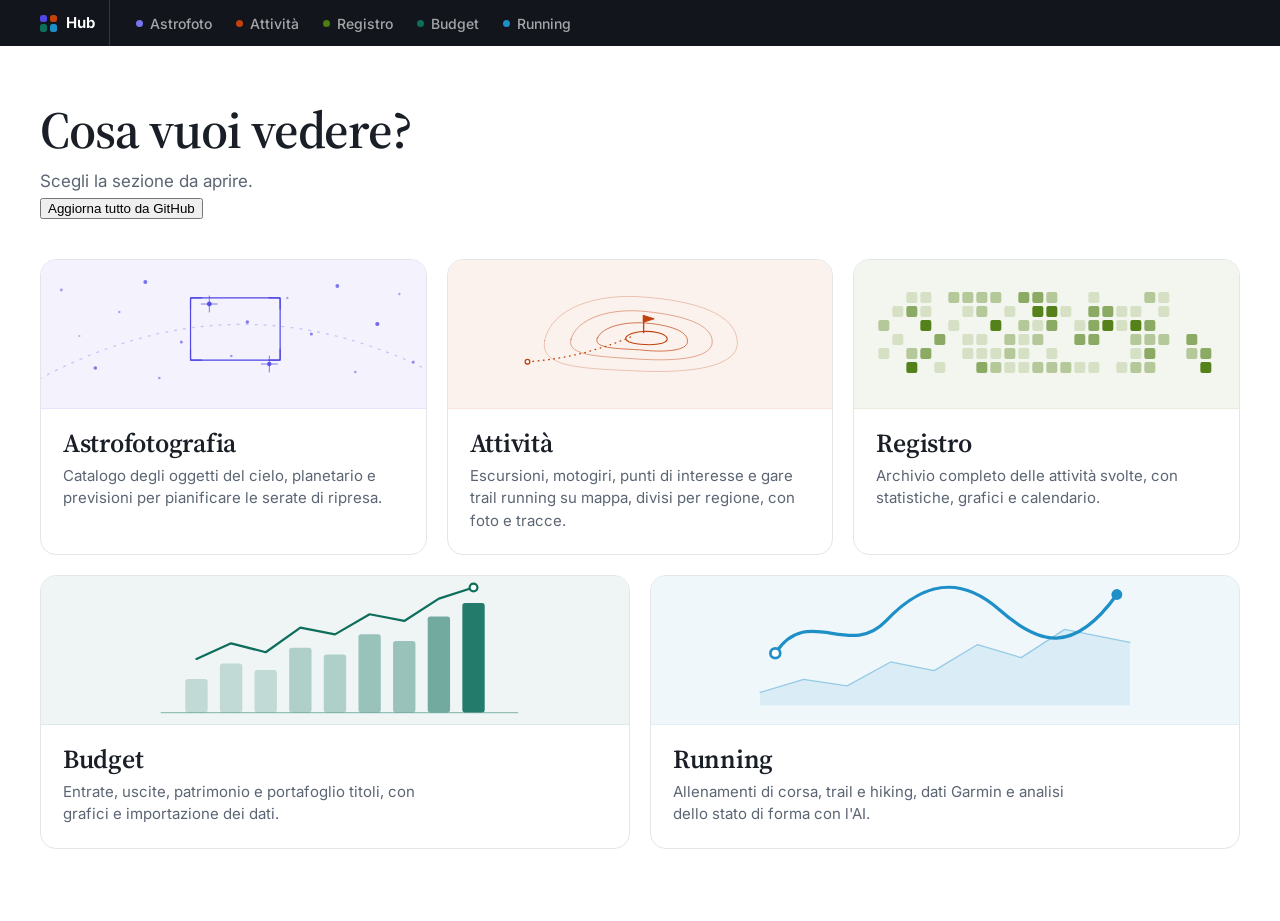
==== commit 69887d85: "Add files via upload" ====
--- a/index.html
+++ b/index.html
@@ -8,12 +8,14 @@
 <meta name="apple-mobile-web-app-capable" content="yes">
 <meta name="mobile-web-app-capable" content="yes">
 <meta name="apple-mobile-web-app-title" content="Hub">
+<meta name="apple-mobile-web-app-status-bar-style" content="black">
 <link rel="manifest" href="manifest.json">
 <link rel="icon" type="image/png" href="assets/icon-192.png">
 <link rel="apple-touch-icon" href="assets/apple-touch-icon.png">
 <link rel="preconnect" href="https://fonts.googleapis.com">
 <link rel="preconnect" href="https://fonts.gstatic.com" crossorigin>
 <link href="https://fonts.googleapis.com/css2?family=Source+Serif+4:ital,opsz,wght@0,8..60,400..700;1,8..60,400..700&family=Inter:wght@300;400;500;600;700;800&family=IBM+Plex+Mono:wght@400;500;600&display=swap" rel="stylesheet">
+<script src="assets/config.js"></script>
 <link rel="stylesheet" href="assets/hub.css">
 </head>
 <body class="hub-home">
@@ -23,7 +25,9 @@
   <header class="home-head">
     <h1 class="home-title">Cosa vuoi vedere?</h1>
     <p class="home-lead">Scegli la sezione da aprire.</p>
+    <div class="home-actions"><button type="button" class="hub-btn" id="hub-update">Aggiorna tutto da GitHub</button></div>
   </header>
+  <div id="hub-update-out" aria-live="polite"></div>
 
   <div class="home-grid">
 
@@ -126,5 +130,6 @@
 
   </div>
 </main>
+<script src="assets/hub-update.js"></script>
 </body>
 </html>
--- a/assets/hub.css
+++ b/assets/hub.css
@@ -5,6 +5,16 @@
    3. Home
    4. Adattamenti per sezione (in fondo: uniformano le app esistenti)
    ========================================================================== */
+
+/* ---------- 0. COMPORTAMENTO "APP" ---------- */
+html { -webkit-text-size-adjust: 100%; -webkit-tap-highlight-color: transparent; }
+a, button, select, summary, label, input[type="checkbox"] { touch-action: manipulation; }
+.hub-install {
+  margin-top: 18px; padding: 11px 18px; border: 0; border-radius: var(--hub-radius-sm, 8px);
+  background: var(--hub-ink); color: #fff; font: 600 14px var(--hub-body, system-ui); cursor: pointer;
+}
+.hub-install:hover { background: #2a313c; }
+.hub-install[hidden] { display: none; }
 
 /* ---------- 1. TOKEN ---------- */
 :root {
@@ -335,5 +345,25 @@
 
 body[data-app="registro"] { --blue: var(--hub-c-registro); --accent: var(--hub-c-registro); }
 
+/* RUNNING: la pagina Admin occupa tutta la pagina (sotto la barra comune) */
+body[data-app="running"] #admin-modal {
+  top: var(--hub-shell-h); padding: 0; background: var(--hub-paper); backdrop-filter: none;
+  align-items: stretch; justify-content: stretch;
+}
+body[data-app="running"] #admin-modal .modal {
+  max-width: none; width: 100%; max-height: none; height: 100%; box-sizing: border-box;
+  border: 0; border-radius: 0; box-shadow: none; padding: 24px var(--hub-pad) 40px;
+}
+body[data-app="running"] #admin-modal .admin-scroll {
+  max-height: calc(100vh - var(--hub-shell-h) - 340px); min-height: 320px;
+}
+body[data-app="running"] #admin-modal .admin-table thead th {
+  position: sticky; top: 0; z-index: 1; background: var(--hub-paper);
+}
+body[data-app="running"] #admin-modal .admin-search { width: min(320px, 100%); }
+@media (max-width: 640px) {
+  body[data-app="running"] #admin-modal .admin-scroll { max-height: none; overflow-x: auto; }
+}
+
 /* mappe sotto la barra */
 .leaflet-container { isolation: isolate; }
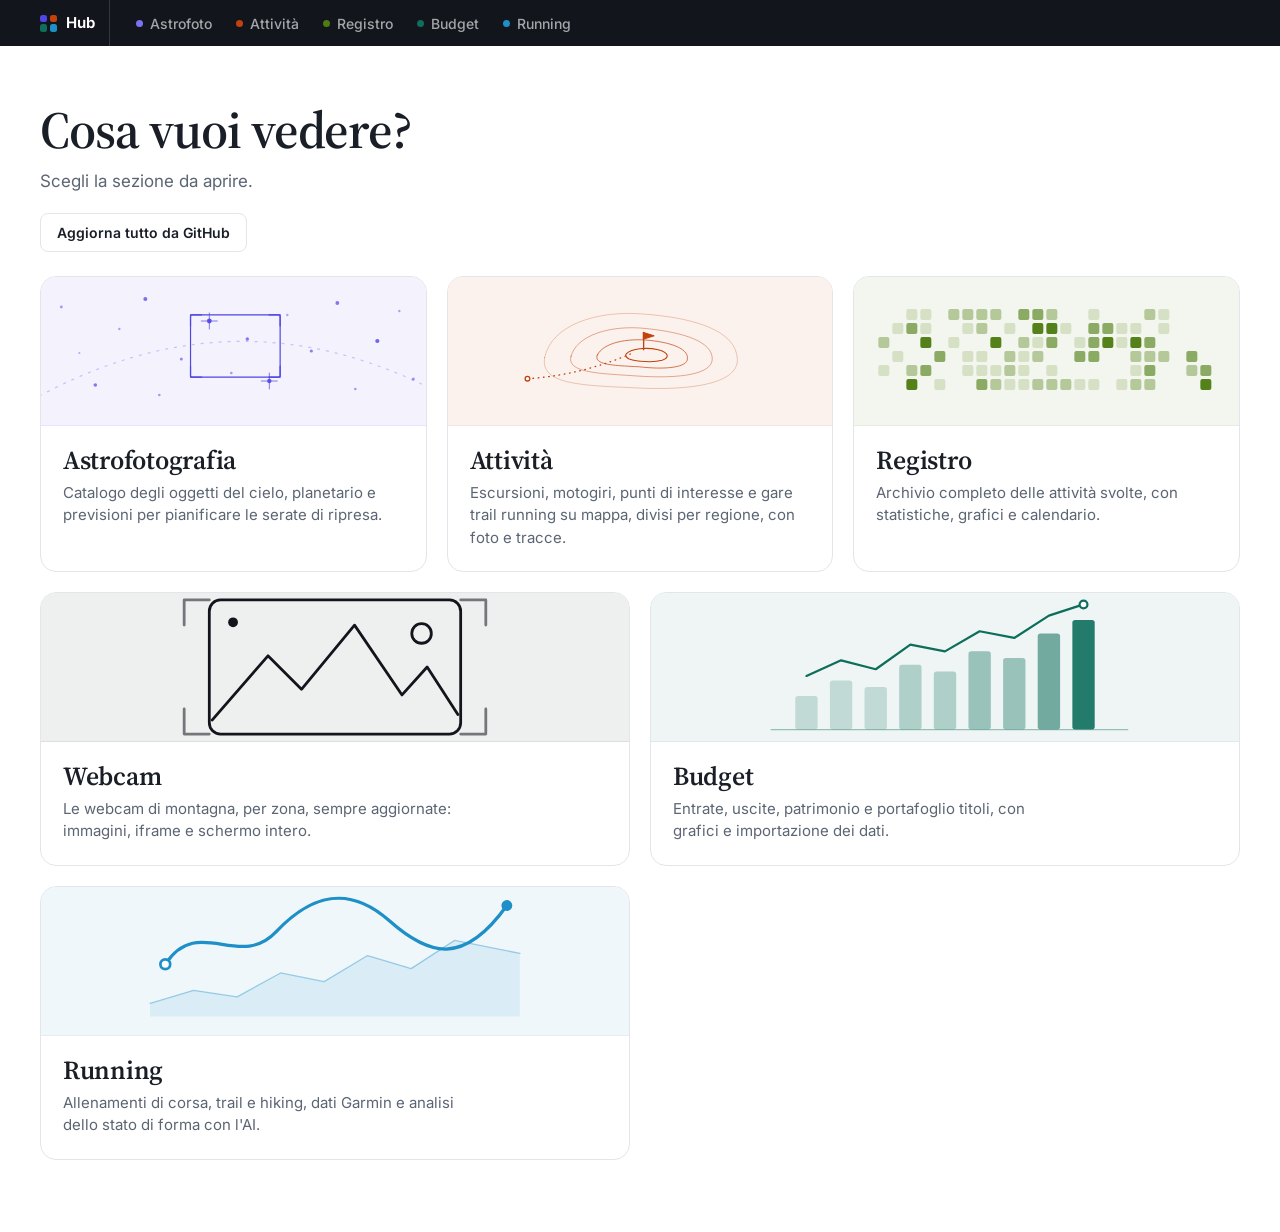
==== commit 54b413e5: "Add files via upload" ====
--- a/index.html
+++ b/index.html
@@ -91,6 +91,24 @@
       </span>
     </a>
 
+    <a class="tile" data-app="webcam" href="webcam/">
+      <span class="tile-art" aria-hidden="true">
+        <svg viewBox="0 0 400 148" preserveAspectRatio="xMidYMid slice" fill="none" stroke="currentColor" stroke-linecap="round" stroke-linejoin="round">
+          <g transform="translate(200 74) scale(.95) translate(-200 -74)">
+            <rect x="110" y="26" width="180" height="96" rx="8" stroke-width="2"/>
+            <path d="M112 112L152 66L176 90L214 44L248 94L266 74L288 108" stroke-width="2"/>
+            <circle cx="262" cy="50" r="7" stroke-width="2"/>
+            <circle cx="127" cy="42" r="3.5" fill="currentColor" stroke="none"/>
+            <path d="M92 44V26h18M308 44V26h-18M92 104v18h18M308 104v18h-18" stroke-width="2" stroke-opacity=".55"/>
+          </g>
+        </svg>
+      </span>
+      <span class="tile-body">
+        <h2 class="tile-name">Webcam</h2>
+        <p class="tile-desc">Le webcam di montagna, per zona, sempre aggiornate: immagini, iframe e schermo intero.</p>
+      </span>
+    </a>
+
     <a class="tile" data-app="budget" href="budget/">
       <span class="tile-art" aria-hidden="true">
         <svg viewBox="0 0 400 148" preserveAspectRatio="xMidYMid slice" fill="none">
--- a/assets/hub.css
+++ b/assets/hub.css
@@ -9,8 +9,15 @@
 /* ---------- 0. COMPORTAMENTO "APP" ---------- */
 html { -webkit-text-size-adjust: 100%; -webkit-tap-highlight-color: transparent; }
 a, button, select, summary, label, input[type="checkbox"] { touch-action: manipulation; }
+.home-actions { display: flex; flex-wrap: wrap; gap: 10px; margin-top: 18px; }
+.hub-btn {
+  padding: 10px 16px; border: 1px solid var(--hub-line); border-radius: var(--hub-radius-sm, 8px);
+  background: var(--hub-paper); color: var(--hub-text); font: 600 14px var(--hub-body, system-ui); cursor: pointer;
+}
+.hub-btn:hover { background: var(--hub-surface); border-color: #cdd3db; }
+.hub-btn[disabled] { opacity: .6; cursor: progress; }
 .hub-install {
-  margin-top: 18px; padding: 11px 18px; border: 0; border-radius: var(--hub-radius-sm, 8px);
+  padding: 11px 18px; border: 0; border-radius: var(--hub-radius-sm, 8px);
   background: var(--hub-ink); color: #fff; font: 600 14px var(--hub-body, system-ui); cursor: pointer;
 }
 .hub-install:hover { background: #2a313c; }
@@ -173,6 +180,19 @@
 .tile:hover 
 
 @media (prefers-reduced-motion: reduce) { .tile, .hub-link { transition: none; } }
+
+/* risultato di "Aggiorna tutto da GitHub" */
+#hub-update-out { margin: -16px 0 28px; }
+.upd-box { border: 1px solid var(--hub-line); border-radius: var(--hub-radius); padding: 6px 18px 10px; background: var(--hub-paper); }
+.upd-head { font-weight: 600; padding: 12px 0 8px; font-size: 15px; }
+.upd-time { font-weight: 400; color: var(--hub-faint); font-size: 13px; margin-left: 6px; }
+.upd-row { display: grid; grid-template-columns: 10px 150px 1fr; gap: 10px; align-items: baseline; padding: 8px 0; border-top: 1px solid var(--hub-line); font-size: 14px; }
+.upd-dot { width: 8px; height: 8px; border-radius: 50%; background: #1b8a57; align-self: center; }
+.upd-row.warn .upd-dot { background: #b4842a; }
+.upd-row.err .upd-dot { background: #c13a2e; }
+.upd-name { font-weight: 600; }
+.upd-msg { color: var(--hub-soft); }
+@media (max-width: 640px) { .upd-row { grid-template-columns: 10px 1fr; } .upd-msg { grid-column: 2; } }
 
 /* ---------- 4. LINGUAGGIO COMUNE ----------
    Ogni sezione riceve gli stessi componenti: intestazione chiara, schede
@@ -355,7 +375,7 @@
   border: 0; border-radius: 0; box-shadow: none; padding: 24px var(--hub-pad) 40px;
 }
 body[data-app="running"] #admin-modal .admin-scroll {
-  max-height: calc(100vh - var(--hub-shell-h) - 340px); min-height: 320px;
+  max-height: min(72vh, 760px); min-height: 320px;
 }
 body[data-app="running"] #admin-modal .admin-table thead th {
   position: sticky; top: 0; z-index: 1; background: var(--hub-paper);
@@ -365,5 +385,10 @@
   body[data-app="running"] #admin-modal .admin-scroll { max-height: none; overflow-x: auto; }
 }
 
+/* ATTIVITÀ: mappa in fondo alla pagina e pulsante "Mostra tutte" */
+body[data-app="attivita"] .map-wrap.map-below { margin: 2rem auto 1rem; }
+.map-showall { background: #fff; border: 2px solid rgba(0,0,0,.2); border-radius: 6px; padding: 5px 10px; font: 600 12px var(--hub-body, system-ui); cursor: pointer; color: var(--hub-text, #1a1f27); }
+.map-showall:hover { background: #f4f4f4; }
+
 /* mappe sotto la barra */
 .leaflet-container { isolation: isolate; }
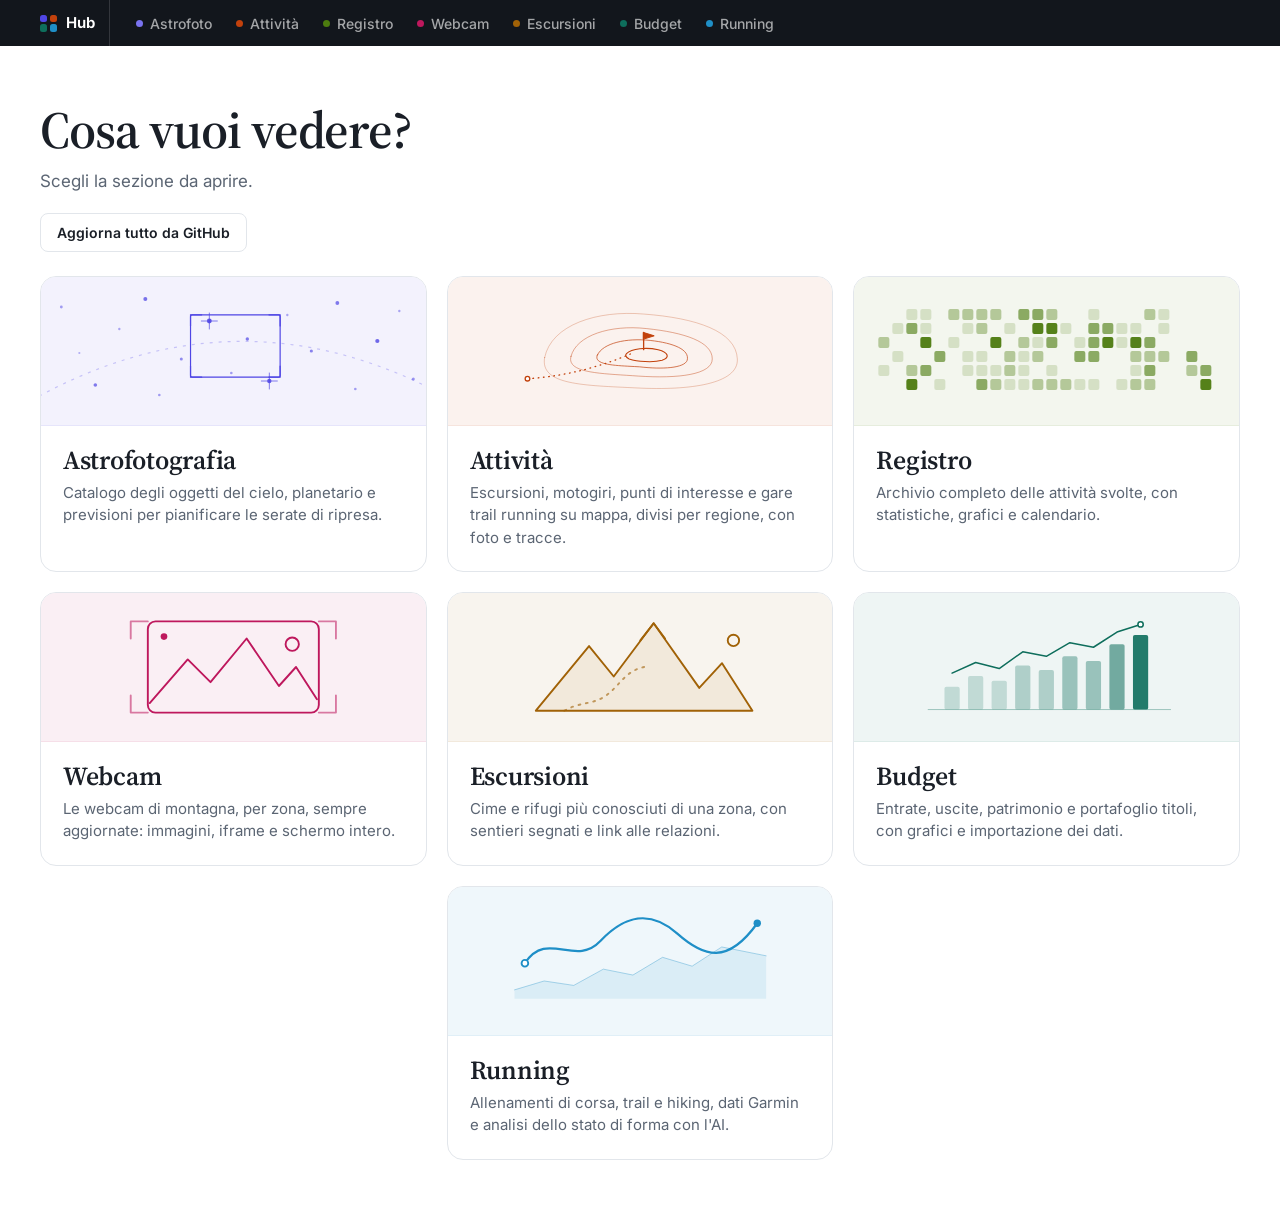
==== commit baafff2d: "Add files via upload" ====
--- a/index.html
+++ b/index.html
@@ -109,6 +109,23 @@
       </span>
     </a>
 
+    <a class="tile" data-app="escursioni" href="escursioni/">
+      <span class="tile-art" aria-hidden="true">
+        <svg viewBox="0 0 400 148" preserveAspectRatio="xMidYMid slice" fill="none" stroke="currentColor" stroke-linecap="round" stroke-linejoin="round">
+          <g transform="translate(200 74) scale(.95) translate(-200 -74)">
+            <path d="M90 120L146 52L172 84L214 28L262 96L286 70L318 120Z" stroke-width="2" fill="currentColor" fill-opacity=".08"/>
+            <path d="M200 46l14-18 12 16" stroke-width="2"/>
+            <path d="M120 120c18-10 30-6 44-16s20-26 40-30" stroke-width="2" stroke-dasharray="2 6" stroke-opacity=".6"/>
+            <circle cx="298" cy="46" r="6" stroke-width="2"/>
+          </g>
+        </svg>
+      </span>
+      <span class="tile-body">
+        <h2 class="tile-name">Escursioni</h2>
+        <p class="tile-desc">Cime e rifugi più conosciuti di una zona, con sentieri segnati e link alle relazioni.</p>
+      </span>
+    </a>
+
     <a class="tile" data-app="budget" href="budget/">
       <span class="tile-art" aria-hidden="true">
         <svg viewBox="0 0 400 148" preserveAspectRatio="xMidYMid slice" fill="none">
--- a/assets/hub.css
+++ b/assets/hub.css
@@ -49,6 +49,8 @@
   --hub-c-astrofoto: #4f46e5;
   --hub-c-attivita: #c2410c;
   --hub-c-registro: #4d7c0f;
+  --hub-c-webcam: #be185d;
+  --hub-c-escursioni: #a16207;
   --hub-c-budget: #0e6e5c;
   --hub-c-running: #1f8fc7;
   --hub-accent: var(--hub-ink);
@@ -56,6 +58,8 @@
 body[data-app="astrofoto"] { --hub-accent: var(--hub-c-astrofoto); }
 body:is([data-app="attivita"], [data-app="registro"])  { --hub-accent: var(--hub-c-attivita); }
 body[data-app="registro"]  { --hub-accent: var(--hub-c-registro); }
+body[data-app="webcam"]    { --hub-accent: var(--hub-c-webcam); }
+body[data-app="escursioni"] { --hub-accent: var(--hub-c-escursioni); }
 body[data-app="budget"]    { --hub-accent: var(--hub-c-budget); }
 body[data-app="running"]   { --hub-accent: var(--hub-c-running); }
 
@@ -114,6 +118,8 @@
 .hub-link[data-s="astrofoto"] .hub-dot { background: var(--hub-c-astrofoto); }
 .hub-link[data-s="attivita"]  .hub-dot { background: var(--hub-c-attivita); }
 .hub-link[data-s="registro"]  .hub-dot { background: var(--hub-c-registro); }
+.hub-link[data-s="webcam"]    .hub-dot { background: var(--hub-c-webcam); }
+.hub-link[data-s="escursioni"] .hub-dot { background: var(--hub-c-escursioni); }
 .hub-link[data-s="budget"]    .hub-dot { background: var(--hub-c-budget); }
 .hub-link[data-s="running"]   .hub-dot { background: var(--hub-c-running); }
 /* il pallino di Astrofoto su sfondo scuro ha bisogno di più luce */
@@ -146,9 +152,11 @@
 
 .home-grid { display: grid; grid-template-columns: repeat(6, minmax(0, 1fr)); gap: 20px; }
 .home-grid .tile { grid-column: span 2; }
-.home-grid .tile:nth-child(n+4) { grid-column: span 3; }
-@media (max-width: 980px) { .home-grid .tile, .home-grid .tile:nth-child(n+4) { grid-column: span 3; } .home-grid .tile:nth-child(5) { grid-column: span 6; } }
-@media (max-width: 760px) { .home-grid { grid-template-columns: 1fr; gap: 14px; } .home-grid .tile, .home-grid .tile:nth-child(n+4), .home-grid .tile:nth-child(5) { grid-column: auto; } .home-wrap { padding-top: 36px; } }
+@media (max-width: 980px) { .home-grid .tile { grid-column: span 3; } }
+/* ultima scheda sola sulla riga: centrata */
+.home-grid .tile:last-child:nth-child(3n+1) { grid-column: 3 / span 2; }
+@media (max-width: 980px) { .home-grid .tile:last-child:nth-child(3n+1) { grid-column: span 3; } }
+@media (max-width: 760px) { .home-grid { grid-template-columns: 1fr; gap: 14px; } .home-grid .tile, .home-grid .tile:last-child:nth-child(3n+1) { grid-column: auto; } .home-wrap { padding-top: 36px; } }
 
 .tile {
   --c: var(--hub-ink);
@@ -162,6 +170,8 @@
 .tile[data-app="astrofoto"] { --c: var(--hub-c-astrofoto); }
 .tile[data-app="attivita"]  { --c: var(--hub-c-attivita); }
 .tile[data-app="registro"]  { --c: var(--hub-c-registro); }
+.tile[data-app="webcam"]    { --c: var(--hub-c-webcam); }
+.tile[data-app="escursioni"] { --c: var(--hub-c-escursioni); }
 .tile[data-app="budget"]    { --c: var(--hub-c-budget); }
 .tile[data-app="running"]   { --c: var(--hub-c-running); }
 .tile:hover, .tile:focus-visible { border-color: var(--c); box-shadow: var(--hub-shadow); outline: none; }
